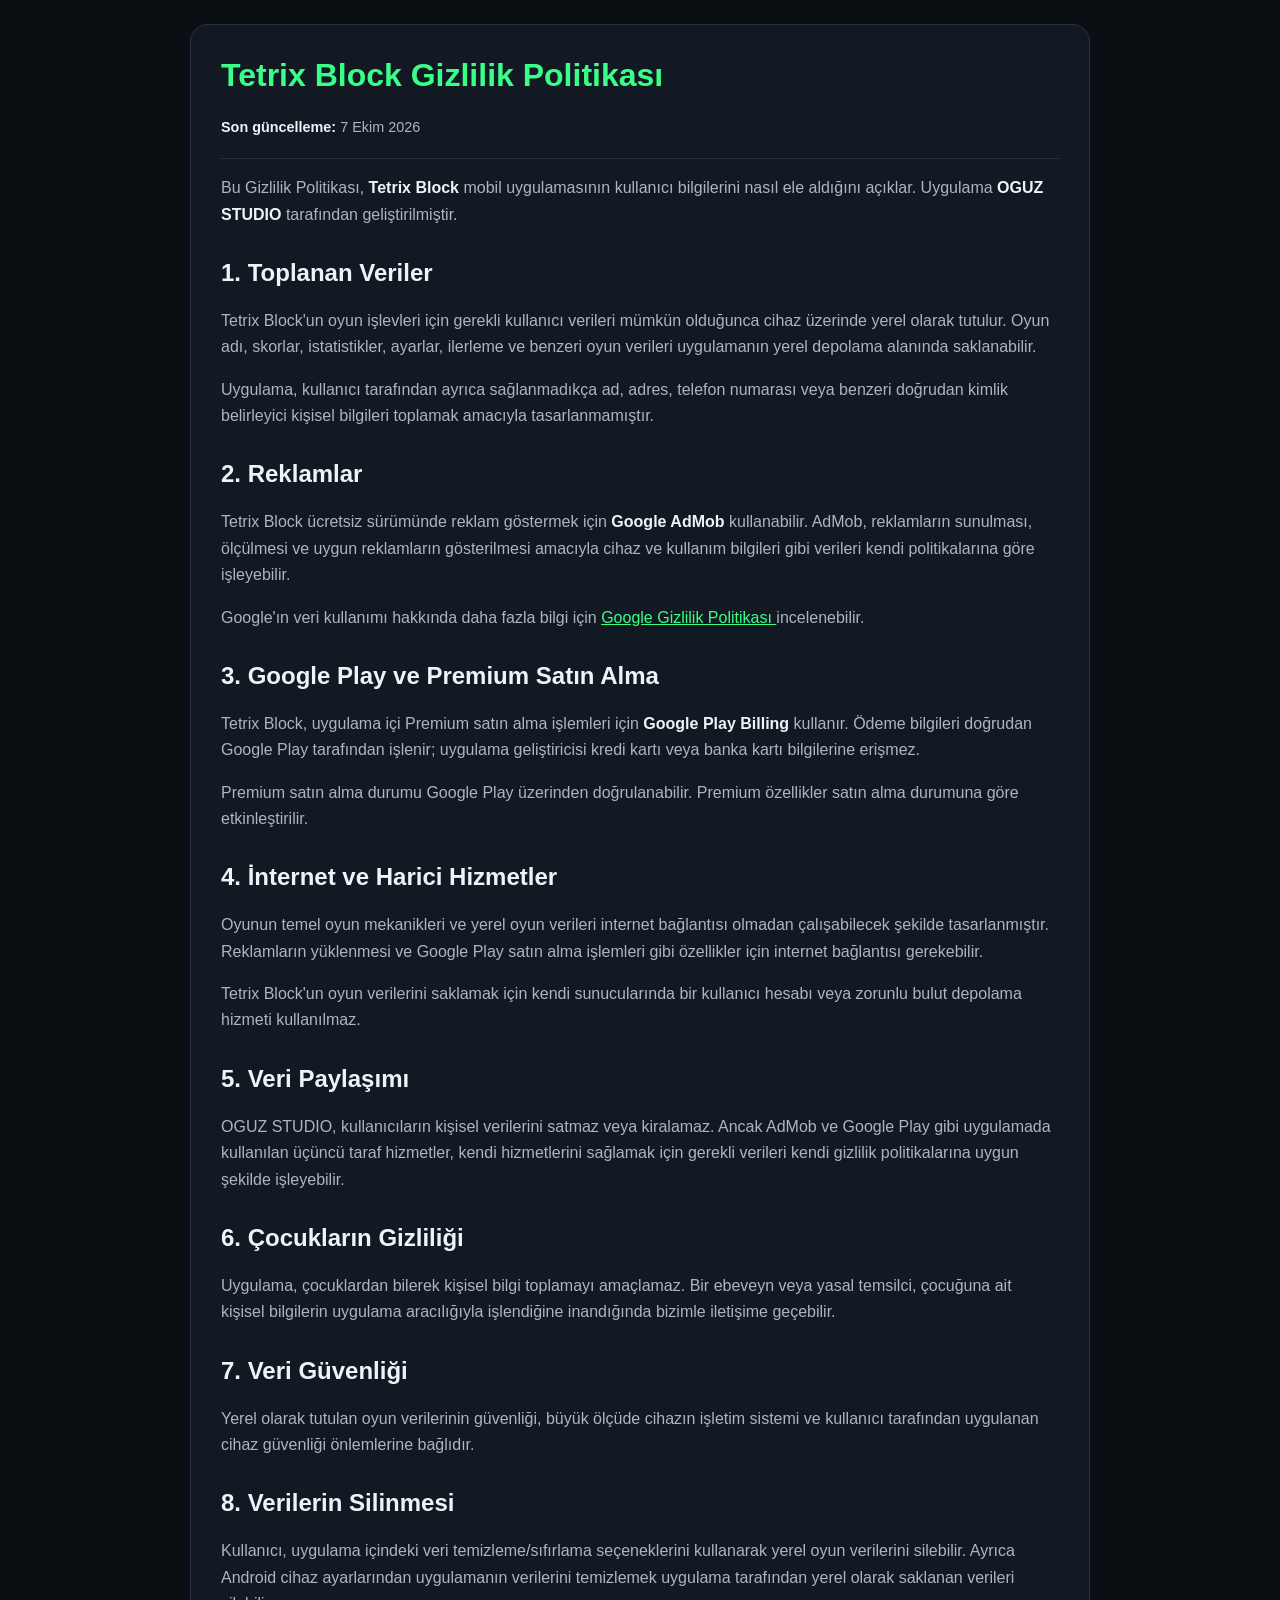
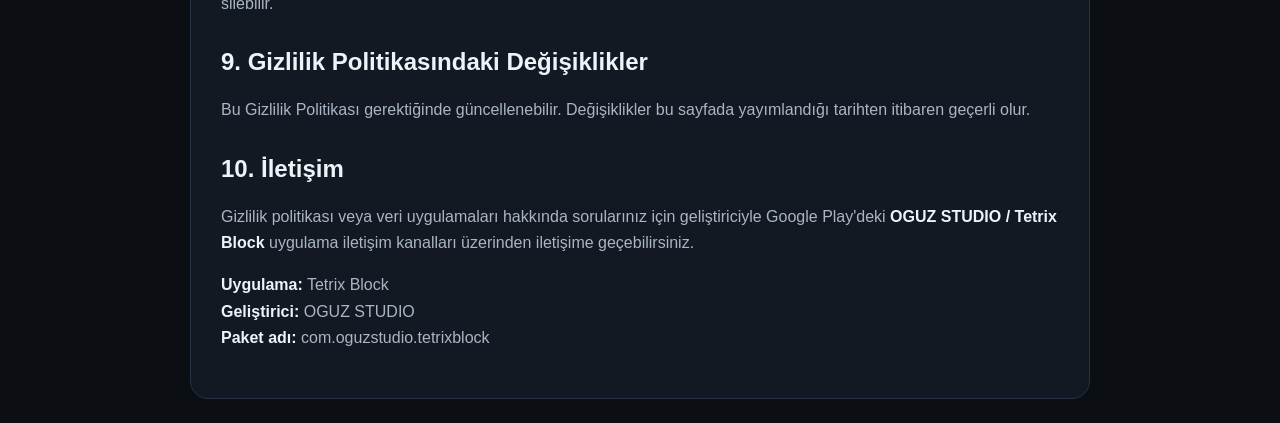
==== tetrixblock-privacy-policy.html @ 07e3951f "Rename tetrixblock-privacy-policies.html to tetrixblock-privacy-policy.html" ====
<!DOCTYPE html>
<html lang="tr">
<head>
  <meta charset="UTF-8">
  <meta name="viewport" content="width=device-width, initial-scale=1.0">
  <title>Tetrix Block - Gizlilik Politikası</title>
  <style>
    :root {
      color-scheme: dark;
      --bg: #0b0f14;
      --card: #121923;
      --text: #eef3f8;
      --muted: #aab6c3;
      --accent: #39ff88;
      --border: #263241;
    }
    * { box-sizing: border-box; }
    body {
      margin: 0;
      padding: 24px;
      background: var(--bg);
      color: var(--text);
      font-family: Arial, Helvetica, sans-serif;
      line-height: 1.65;
    }
    main {
      max-width: 900px;
      margin: 0 auto;
      background: var(--card);
      border: 1px solid var(--border);
      border-radius: 18px;
      padding: 30px;
    }
    h1, h2 { line-height: 1.25; }
    h1 { color: var(--accent); margin-top: 0; }
    h2 { margin-top: 30px; }
    p, li { color: var(--muted); }
    strong { color: var(--text); }
    .updated {
      font-size: 0.9rem;
      color: var(--muted);
      border-bottom: 1px solid var(--border);
      padding-bottom: 18px;
    }
    a { color: var(--accent); }
  </style>
</head>
<body>
<main>
  <h1>Tetrix Block Gizlilik Politikası</h1>

  <p class="updated"><strong>Son güncelleme:</strong> 7 Ekim 2026</p>

  <p>
    Bu Gizlilik Politikası, <strong>Tetrix Block</strong> mobil uygulamasının
    kullanıcı bilgilerini nasıl ele aldığını açıklar. Uygulama
    <strong>OGUZ STUDIO</strong> tarafından geliştirilmiştir.
  </p>

  <h2>1. Toplanan Veriler</h2>
  <p>
    Tetrix Block'un oyun işlevleri için gerekli kullanıcı verileri mümkün olduğunca
    cihaz üzerinde yerel olarak tutulur. Oyun adı, skorlar, istatistikler,
    ayarlar, ilerleme ve benzeri oyun verileri uygulamanın yerel depolama
    alanında saklanabilir.
  </p>
  <p>
    Uygulama, kullanıcı tarafından ayrıca sağlanmadıkça ad, adres, telefon
    numarası veya benzeri doğrudan kimlik belirleyici kişisel bilgileri toplamak
    amacıyla tasarlanmamıştır.
  </p>

  <h2>2. Reklamlar</h2>
  <p>
    Tetrix Block ücretsiz sürümünde reklam göstermek için
    <strong>Google AdMob</strong> kullanabilir. AdMob, reklamların sunulması,
    ölçülmesi ve uygun reklamların gösterilmesi amacıyla cihaz ve kullanım
    bilgileri gibi verileri kendi politikalarına göre işleyebilir.
  </p>
  <p>
    Google'ın veri kullanımı hakkında daha fazla bilgi için
    <a href="https://policies.google.com/privacy" target="_blank" rel="noopener">
      Google Gizlilik Politikası
    </a>
    incelenebilir.
  </p>

  <h2>3. Google Play ve Premium Satın Alma</h2>
  <p>
    Tetrix Block, uygulama içi Premium satın alma işlemleri için
    <strong>Google Play Billing</strong> kullanır. Ödeme bilgileri doğrudan
    Google Play tarafından işlenir; uygulama geliştiricisi kredi kartı veya
    banka kartı bilgilerine erişmez.
  </p>
  <p>
    Premium satın alma durumu Google Play üzerinden doğrulanabilir. Premium
    özellikler satın alma durumuna göre etkinleştirilir.
  </p>

  <h2>4. İnternet ve Harici Hizmetler</h2>
  <p>
    Oyunun temel oyun mekanikleri ve yerel oyun verileri internet bağlantısı
    olmadan çalışabilecek şekilde tasarlanmıştır. Reklamların yüklenmesi ve
    Google Play satın alma işlemleri gibi özellikler için internet bağlantısı
    gerekebilir.
  </p>
  <p>
    Tetrix Block'un oyun verilerini saklamak için kendi sunucularında bir
    kullanıcı hesabı veya zorunlu bulut depolama hizmeti kullanılmaz.
  </p>

  <h2>5. Veri Paylaşımı</h2>
  <p>
    OGUZ STUDIO, kullanıcıların kişisel verilerini satmaz veya kiralamaz.
    Ancak AdMob ve Google Play gibi uygulamada kullanılan üçüncü taraf hizmetler,
    kendi hizmetlerini sağlamak için gerekli verileri kendi gizlilik
    politikalarına uygun şekilde işleyebilir.
  </p>

  <h2>6. Çocukların Gizliliği</h2>
  <p>
    Uygulama, çocuklardan bilerek kişisel bilgi toplamayı amaçlamaz. Bir
    ebeveyn veya yasal temsilci, çocuğuna ait kişisel bilgilerin uygulama
    aracılığıyla işlendiğine inandığında bizimle iletişime geçebilir.
  </p>

  <h2>7. Veri Güvenliği</h2>
  <p>
    Yerel olarak tutulan oyun verilerinin güvenliği, büyük ölçüde cihazın
    işletim sistemi ve kullanıcı tarafından uygulanan cihaz güvenliği
    önlemlerine bağlıdır.
  </p>

  <h2>8. Verilerin Silinmesi</h2>
  <p>
    Kullanıcı, uygulama içindeki veri temizleme/sıfırlama seçeneklerini
    kullanarak yerel oyun verilerini silebilir. Ayrıca Android cihaz
    ayarlarından uygulamanın verilerini temizlemek uygulama tarafından yerel
    olarak saklanan verileri silebilir.
  </p>

  <h2>9. Gizlilik Politikasındaki Değişiklikler</h2>
  <p>
    Bu Gizlilik Politikası gerektiğinde güncellenebilir. Değişiklikler bu
    sayfada yayımlandığı tarihten itibaren geçerli olur.
  </p>

  <h2>10. İletişim</h2>
  <p>
    Gizlilik politikası veya veri uygulamaları hakkında sorularınız için
    geliştiriciyle Google Play'deki <strong>OGUZ STUDIO / Tetrix Block</strong>
    uygulama iletişim kanalları üzerinden iletişime geçebilirsiniz.
  </p>

  <p>
    <strong>Uygulama:</strong> Tetrix Block<br>
    <strong>Geliştirici:</strong> OGUZ STUDIO<br>
    <strong>Paket adı:</strong> com.oguzstudio.tetrixblock
  </p>
</main>
</body>
</html>
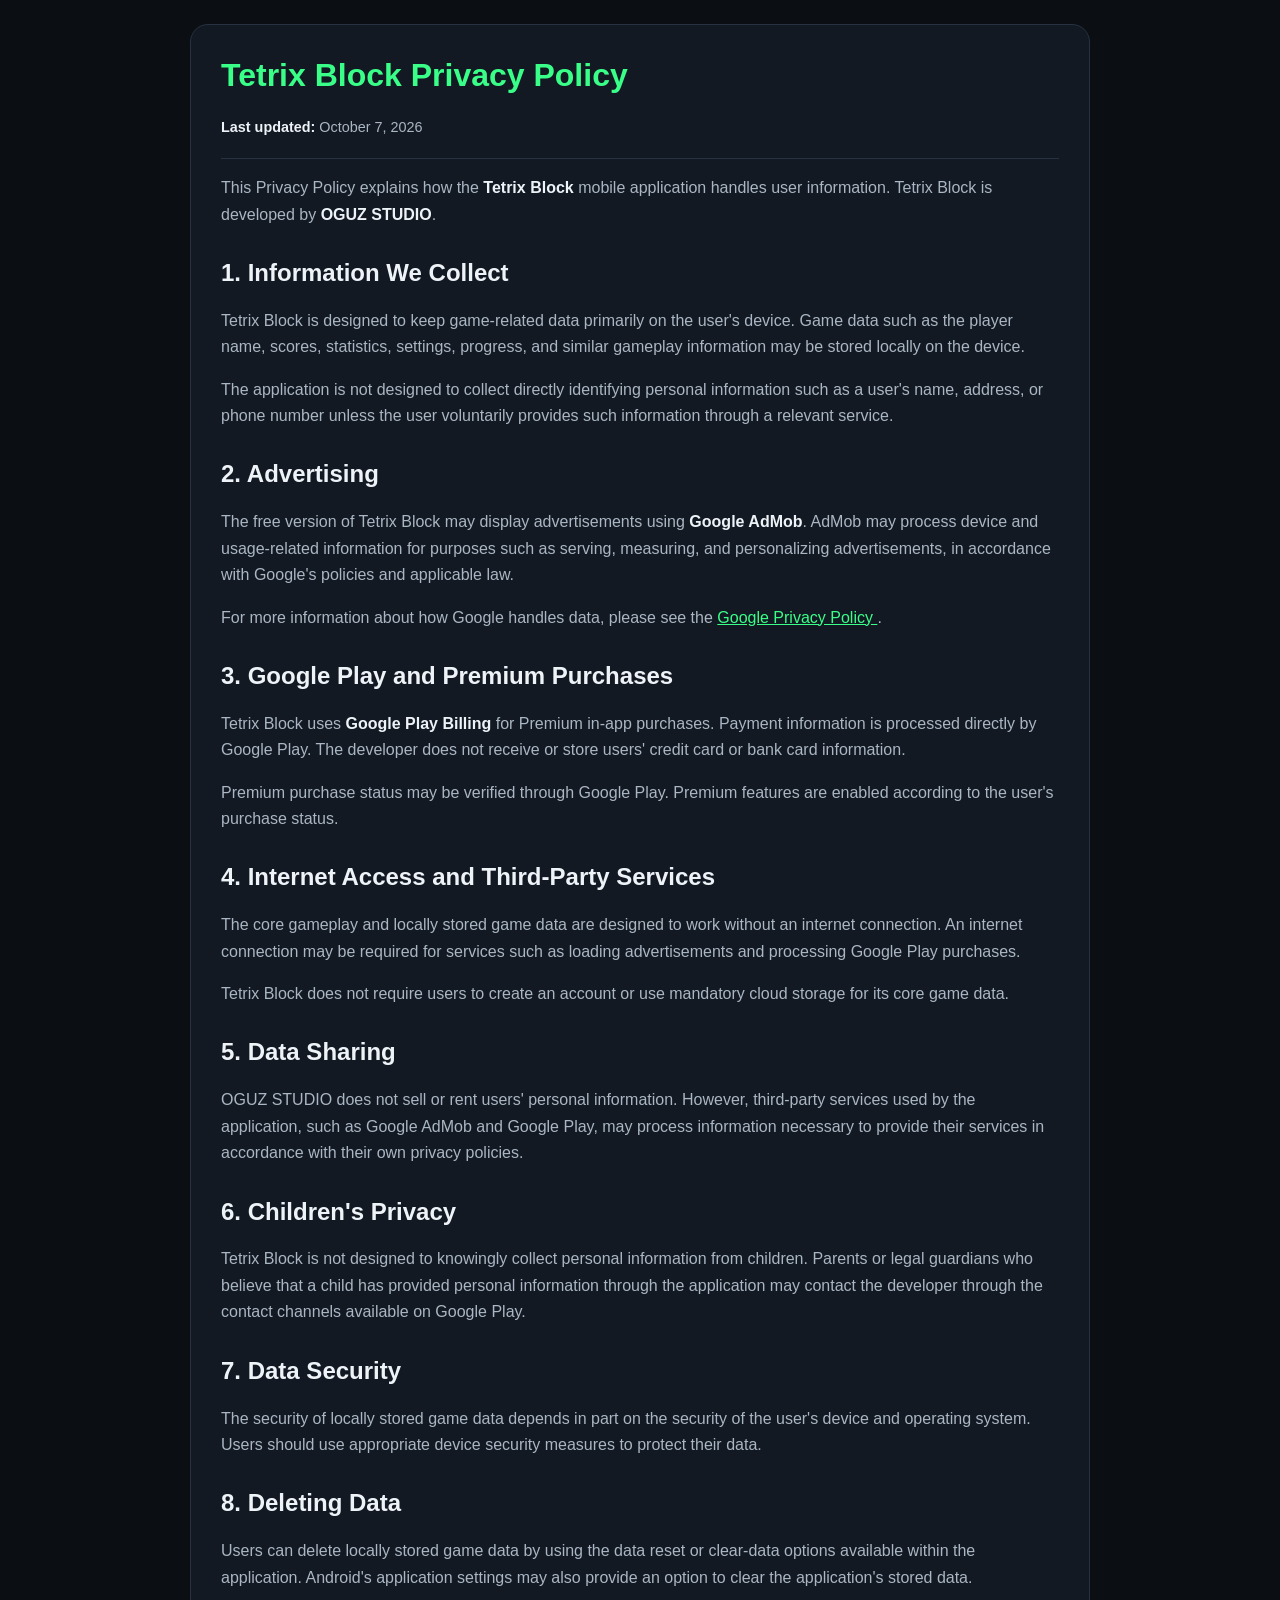
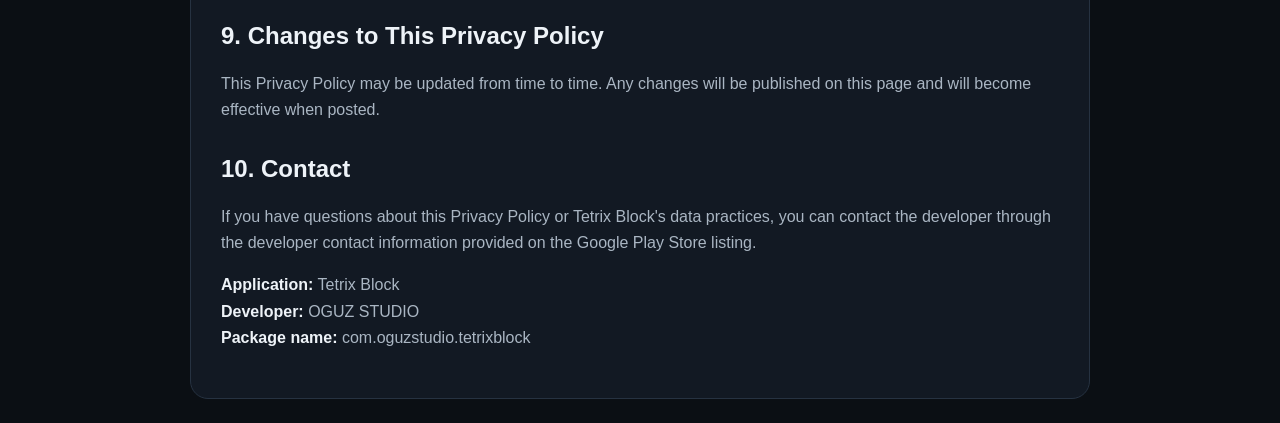
==== commit fef0052c: "Update tetrixblock-privacy-policy.html" ====
--- a/tetrixblock-privacy-policy.html
+++ b/tetrixblock-privacy-policy.html
@@ -1,9 +1,9 @@
 <!DOCTYPE html>
-<html lang="tr">
+<html lang="en">
 <head>
   <meta charset="UTF-8">
   <meta name="viewport" content="width=device-width, initial-scale=1.0">
-  <title>Tetrix Block - Gizlilik Politikası</title>
+  <title>Tetrix Block - Privacy Policy</title>
   <style>
     :root {
       color-scheme: dark;
@@ -47,115 +47,115 @@
 </head>
 <body>
 <main>
-  <h1>Tetrix Block Gizlilik Politikası</h1>
+  <h1>Tetrix Block Privacy Policy</h1>
 
-  <p class="updated"><strong>Son güncelleme:</strong> 7 Ekim 2026</p>
+  <p class="updated"><strong>Last updated:</strong> October 7, 2026</p>
 
   <p>
-    Bu Gizlilik Politikası, <strong>Tetrix Block</strong> mobil uygulamasının
-    kullanıcı bilgilerini nasıl ele aldığını açıklar. Uygulama
-    <strong>OGUZ STUDIO</strong> tarafından geliştirilmiştir.
+    This Privacy Policy explains how the <strong>Tetrix Block</strong> mobile
+    application handles user information. Tetrix Block is developed by
+    <strong>OGUZ STUDIO</strong>.
   </p>
 
-  <h2>1. Toplanan Veriler</h2>
+  <h2>1. Information We Collect</h2>
   <p>
-    Tetrix Block'un oyun işlevleri için gerekli kullanıcı verileri mümkün olduğunca
-    cihaz üzerinde yerel olarak tutulur. Oyun adı, skorlar, istatistikler,
-    ayarlar, ilerleme ve benzeri oyun verileri uygulamanın yerel depolama
-    alanında saklanabilir.
+    Tetrix Block is designed to keep game-related data primarily on the user's
+    device. Game data such as the player name, scores, statistics, settings,
+    progress, and similar gameplay information may be stored locally on the
+    device.
   </p>
   <p>
-    Uygulama, kullanıcı tarafından ayrıca sağlanmadıkça ad, adres, telefon
-    numarası veya benzeri doğrudan kimlik belirleyici kişisel bilgileri toplamak
-    amacıyla tasarlanmamıştır.
+    The application is not designed to collect directly identifying personal
+    information such as a user's name, address, or phone number unless the user
+    voluntarily provides such information through a relevant service.
   </p>
 
-  <h2>2. Reklamlar</h2>
+  <h2>2. Advertising</h2>
   <p>
-    Tetrix Block ücretsiz sürümünde reklam göstermek için
-    <strong>Google AdMob</strong> kullanabilir. AdMob, reklamların sunulması,
-    ölçülmesi ve uygun reklamların gösterilmesi amacıyla cihaz ve kullanım
-    bilgileri gibi verileri kendi politikalarına göre işleyebilir.
+    The free version of Tetrix Block may display advertisements using
+    <strong>Google AdMob</strong>. AdMob may process device and usage-related
+    information for purposes such as serving, measuring, and personalizing
+    advertisements, in accordance with Google's policies and applicable law.
   </p>
   <p>
-    Google'ın veri kullanımı hakkında daha fazla bilgi için
+    For more information about how Google handles data, please see the
     <a href="https://policies.google.com/privacy" target="_blank" rel="noopener">
-      Google Gizlilik Politikası
-    </a>
-    incelenebilir.
+      Google Privacy Policy
+    </a>.
   </p>
 
-  <h2>3. Google Play ve Premium Satın Alma</h2>
+  <h2>3. Google Play and Premium Purchases</h2>
   <p>
-    Tetrix Block, uygulama içi Premium satın alma işlemleri için
-    <strong>Google Play Billing</strong> kullanır. Ödeme bilgileri doğrudan
-    Google Play tarafından işlenir; uygulama geliştiricisi kredi kartı veya
-    banka kartı bilgilerine erişmez.
+    Tetrix Block uses <strong>Google Play Billing</strong> for Premium in-app
+    purchases. Payment information is processed directly by Google Play.
+    The developer does not receive or store users' credit card or bank card
+    information.
   </p>
   <p>
-    Premium satın alma durumu Google Play üzerinden doğrulanabilir. Premium
-    özellikler satın alma durumuna göre etkinleştirilir.
+    Premium purchase status may be verified through Google Play. Premium
+    features are enabled according to the user's purchase status.
   </p>
 
-  <h2>4. İnternet ve Harici Hizmetler</h2>
+  <h2>4. Internet Access and Third-Party Services</h2>
   <p>
-    Oyunun temel oyun mekanikleri ve yerel oyun verileri internet bağlantısı
-    olmadan çalışabilecek şekilde tasarlanmıştır. Reklamların yüklenmesi ve
-    Google Play satın alma işlemleri gibi özellikler için internet bağlantısı
-    gerekebilir.
+    The core gameplay and locally stored game data are designed to work without
+    an internet connection. An internet connection may be required for
+    services such as loading advertisements and processing Google Play
+    purchases.
   </p>
   <p>
-    Tetrix Block'un oyun verilerini saklamak için kendi sunucularında bir
-    kullanıcı hesabı veya zorunlu bulut depolama hizmeti kullanılmaz.
+    Tetrix Block does not require users to create an account or use mandatory
+    cloud storage for its core game data.
   </p>
 
-  <h2>5. Veri Paylaşımı</h2>
+  <h2>5. Data Sharing</h2>
   <p>
-    OGUZ STUDIO, kullanıcıların kişisel verilerini satmaz veya kiralamaz.
-    Ancak AdMob ve Google Play gibi uygulamada kullanılan üçüncü taraf hizmetler,
-    kendi hizmetlerini sağlamak için gerekli verileri kendi gizlilik
-    politikalarına uygun şekilde işleyebilir.
+    OGUZ STUDIO does not sell or rent users' personal information. However,
+    third-party services used by the application, such as Google AdMob and
+    Google Play, may process information necessary to provide their services
+    in accordance with their own privacy policies.
   </p>
 
-  <h2>6. Çocukların Gizliliği</h2>
+  <h2>6. Children's Privacy</h2>
   <p>
-    Uygulama, çocuklardan bilerek kişisel bilgi toplamayı amaçlamaz. Bir
-    ebeveyn veya yasal temsilci, çocuğuna ait kişisel bilgilerin uygulama
-    aracılığıyla işlendiğine inandığında bizimle iletişime geçebilir.
+    Tetrix Block is not designed to knowingly collect personal information
+    from children. Parents or legal guardians who believe that a child has
+    provided personal information through the application may contact the
+    developer through the contact channels available on Google Play.
   </p>
 
-  <h2>7. Veri Güvenliği</h2>
+  <h2>7. Data Security</h2>
   <p>
-    Yerel olarak tutulan oyun verilerinin güvenliği, büyük ölçüde cihazın
-    işletim sistemi ve kullanıcı tarafından uygulanan cihaz güvenliği
-    önlemlerine bağlıdır.
+    The security of locally stored game data depends in part on the security
+    of the user's device and operating system. Users should use appropriate
+    device security measures to protect their data.
   </p>
 
-  <h2>8. Verilerin Silinmesi</h2>
+  <h2>8. Deleting Data</h2>
   <p>
-    Kullanıcı, uygulama içindeki veri temizleme/sıfırlama seçeneklerini
-    kullanarak yerel oyun verilerini silebilir. Ayrıca Android cihaz
-    ayarlarından uygulamanın verilerini temizlemek uygulama tarafından yerel
-    olarak saklanan verileri silebilir.
+    Users can delete locally stored game data by using the data reset or
+    clear-data options available within the application. Android's application
+    settings may also provide an option to clear the application's stored
+    data.
   </p>
 
-  <h2>9. Gizlilik Politikasındaki Değişiklikler</h2>
+  <h2>9. Changes to This Privacy Policy</h2>
   <p>
-    Bu Gizlilik Politikası gerektiğinde güncellenebilir. Değişiklikler bu
-    sayfada yayımlandığı tarihten itibaren geçerli olur.
+    This Privacy Policy may be updated from time to time. Any changes will be
+    published on this page and will become effective when posted.
   </p>
 
-  <h2>10. İletişim</h2>
+  <h2>10. Contact</h2>
   <p>
-    Gizlilik politikası veya veri uygulamaları hakkında sorularınız için
-    geliştiriciyle Google Play'deki <strong>OGUZ STUDIO / Tetrix Block</strong>
-    uygulama iletişim kanalları üzerinden iletişime geçebilirsiniz.
+    If you have questions about this Privacy Policy or Tetrix Block's data
+    practices, you can contact the developer through the developer contact
+    information provided on the Google Play Store listing.
   </p>
 
   <p>
-    <strong>Uygulama:</strong> Tetrix Block<br>
-    <strong>Geliştirici:</strong> OGUZ STUDIO<br>
-    <strong>Paket adı:</strong> com.oguzstudio.tetrixblock
+    <strong>Application:</strong> Tetrix Block<br>
+    <strong>Developer:</strong> OGUZ STUDIO<br>
+    <strong>Package name:</strong> com.oguzstudio.tetrixblock
   </p>
 </main>
 </body>
